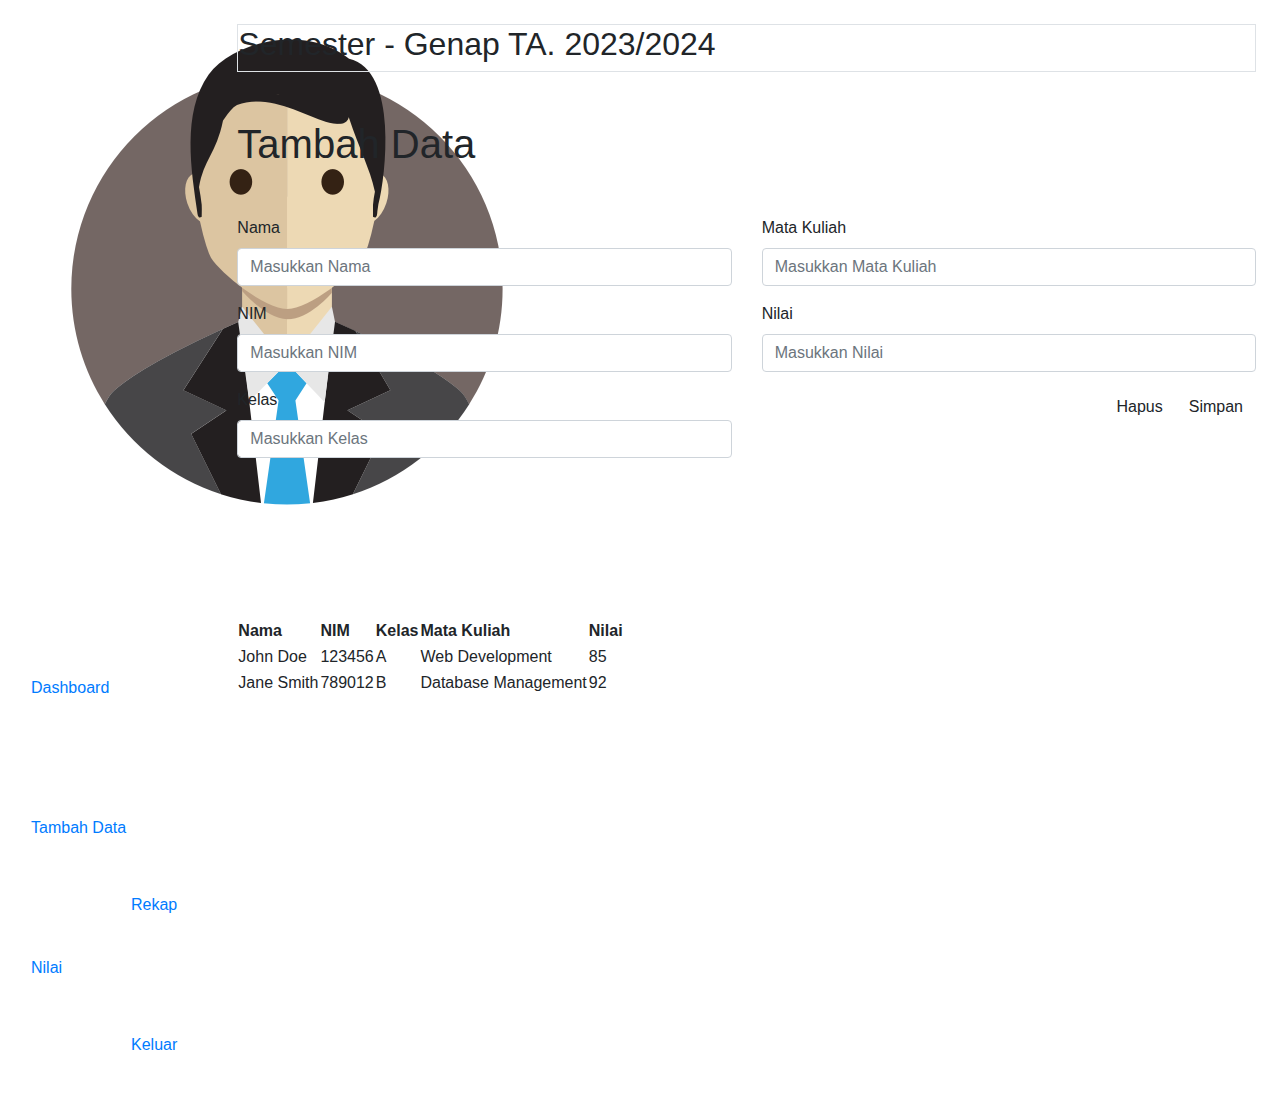
==== index.html @ 939218a2 "tambah data" ====
<!DOCTYPE html>
<html lang="en">

<head>
    <meta charset="UTF-8">
    <meta name="viewport" content="width=device-width, initial-scale=1.0">
    <title>Tambah Data Page</title>

    <!-- Bootstrap CSS -->
    <link href="https://maxcdn.bootstrapcdn.com/bootstrap/4.5.2/css/bootstrap.min.css" rel="stylesheet">

    <!-- My CSS -->
    <!-- <link rel="stylesheet" href="css/style-tambahdata.css"> -->

    <!-- <style>
        
        html,
        body {
            overflow: hidden;
            /* Menghilangkan scroll pada halaman utama */
            height: 100%;
            background-color: white;
        }

        .sidebar {
            background-color: #7E3B88;
        }

        .logo {
            width: 110px;
            height: auto;
            margin: 0;
            margin-left: -10px;
        }

        .sidebar h4 {
            margin: 0;
            margin-left: 10px;
        }
        
        .sidebar p {
            margin: 0;
            margin-left: 11px;
        }

        .nav {
            font-size: 20px;
        }

        .nav-item {
            padding-top: 15px;
        }

        .nav-link img {
            width: 35px;
            height: 35px;
            margin-right: 15px;
            margin-left: 5px;
        }

        .nav-link {
            color: white;
        }

        .nav-link:hover {
            background-color: #d9d9d9;
            border-radius: 25px;
        }

        .box1 {
            background-color: white;
            border-radius: 10px;
            padding-left: 20px;
            padding-top: 5px;
            padding-bottom: 5px;
        }

        form {
            color: black;
            font-size: 20px;
        }

        .form-left .form-group,
        .form-right .form-group {
            display: flex;
            align-items: center;
            margin-bottom: 15px;
        }

        .form-left .form-label,
        .form-right .form-label {
            flex: 0 0 120px; /* Lebar label */
            margin-right: 10px; /* Jarak antara label dan form-control */
        }

        .form-left .form-control,
        .form-right .form-control {
            flex: 1; /* Menyesuaikan sisa ruang dalam form-group */
            width: 200px; /* Set width to 200px */
        }

        .btn-hapus {
            background-color: #ED4B4B;
            width: 250px;
            margin: 0;
            margin-right: 50px;
        }
        
        .btn-simpan {
            background-color: #1FDF3E;
            width: 250px;
        }

        /* Tabel Styling */
        table {
            width: 100%;
            border-collapse: collapse;
            margin-top: 20px;
        }

        th {
            background-color: #B95AC8;
            color: white;
            padding: 10px;
            text-align: left;
        }

        td {
            padding: 10px;
            border-bottom: 1px solid #ddd;
        }

        tbody tr:nth-child(even) {
            background-color: #F3F3F3;
        }
    </style> -->
</head>

<body class="vh-100">
    <div class="container-fluid">
        <div class="row">
            <nav class="col-lg-2 vh-100 sidebar">
                <div class="d-flex align-items-center p-3 mb-4">
                    <img src="img/avatar-3.png" alt="logo" class="logo">
                    <div class="text-white">
                        <h4>Nama Dosen</h4>
                        <p>Nomor Induk Dosen</p>
                    </div>
                </div>
                <ul class="nav flex-column">
                    <li class="nav-item">
                        <a class="nav-link active" aria-current="page" href="dashboard.html">
                            <img src="img/home-dashboard.png" alt="">Dashboard
                        </a>
                    </li>
                    <li class="nav-item">
                        <a class="nav-link active" aria-current="page" href="tambahdata.html">
                            <img src="img/tambahdata.png" alt="">Tambah Data
                        </a>
                    </li>
                    <li class="nav-item">
                        <a class="nav-link active" aria-current="page" href="rekapnilai.html">
                            <img src="img/rekapnilai.png" alt="">Rekap Nilai
                        </a>
                    </li>
                </ul>
                <ul class="nav flex-column">
                    <li class="nav-item out">
                        <a class="nav-link active" aria-current="page" href="#">
                            <img src="img/keluar.png" alt="">Keluar
                        </a>
                    </li>
                </ul>
            </nav>

            <main class="container col-md-10 ms-sm-auto col-lg-10 px-md-4 p-4">
                <div class="box1 border">
                    <h2>Semester - Genap TA. 2023/2024</h2>
                </div>
                <h1 class="text-black mt-5 mb-5">Tambah Data</h1>
                <div class="row">
                    <div class="col-md-6">
                        <form class="form-left">
                            <div class="form-group">
                                <label for="formControlInput1" class="form-label">Nama</label>
                                <input type="text" class="form-control mb-3" id="formControlInput1" placeholder="Masukkan Nama">
                            </div>
                            <div class="form-group">
                                <label for="formControlInput2" class="form-label">NIM</label>
                                <input type="text" class="form-control mb-3" id="formControlInput2" placeholder="Masukkan NIM">
                            </div>
                            <div class="form-group">
                                <label for="formControlInput3" class="form-label">Kelas</label>
                                <input type="text" class="form-control mb-3" id="formControlInput3" placeholder="Masukkan Kelas">
                            </div>
                        </form>
                    </div>
                    <div class="col-md-6">
                        <form class="form-right">
                            <div class="form-group">
                                <label for="formControlInput4" class="form-label">Mata Kuliah</label>
                                <input type="text" class="form-control mb-3" id="formControlInput4" placeholder="Masukkan Mata Kuliah">
                            </div>
                            <div class="form-group">
                                <label for="formControlInput5" class="form-label">Nilai</label>
                                <input type="text" class="form-control mb-3" id="formControlInput5" placeholder="Masukkan Nilai">
                            </div>
                            <div class="d-flex justify-content-end button">
                                <button type="button" class="btn btn-hapus mb-3 ml-3">Hapus</button>
                                <button type="submit" class="btn btn-simpan mb-3">Simpan</button>
                            </div>
                        </form>
                    </div>
                </div>

                <!-- Tabel -->
                <h1 class="text-white mt-5 mb-5">Data Terbaru</h1>
                <table>
                    <thead>
                        <tr>
                            <th>Nama</th>
                            <th>NIM</th>
                            <th>Kelas</th>
                            <th>Mata Kuliah</th>
                            <th>Nilai</th>
                        </tr>
                    </thead>
                    <tbody>
                        <tr>
                            <td>John Doe</td>
                            <td>123456</td>
                            <td>A</td>
                            <td>Web Development</td>
                            <td>85</td>
                        </tr>
                        <tr>
                            <td>Jane Smith</td>
                            <td>789012</td>
                            <td>B</td>
                            <td>Database Management</td>
                            <td>92</td>
                        </tr>
                        <!-- Menambahkan baris lainnya sesuai kebutuhan -->
                    </tbody>
                </table>
            </main>
        </div>
    </div>
</body>

</html>
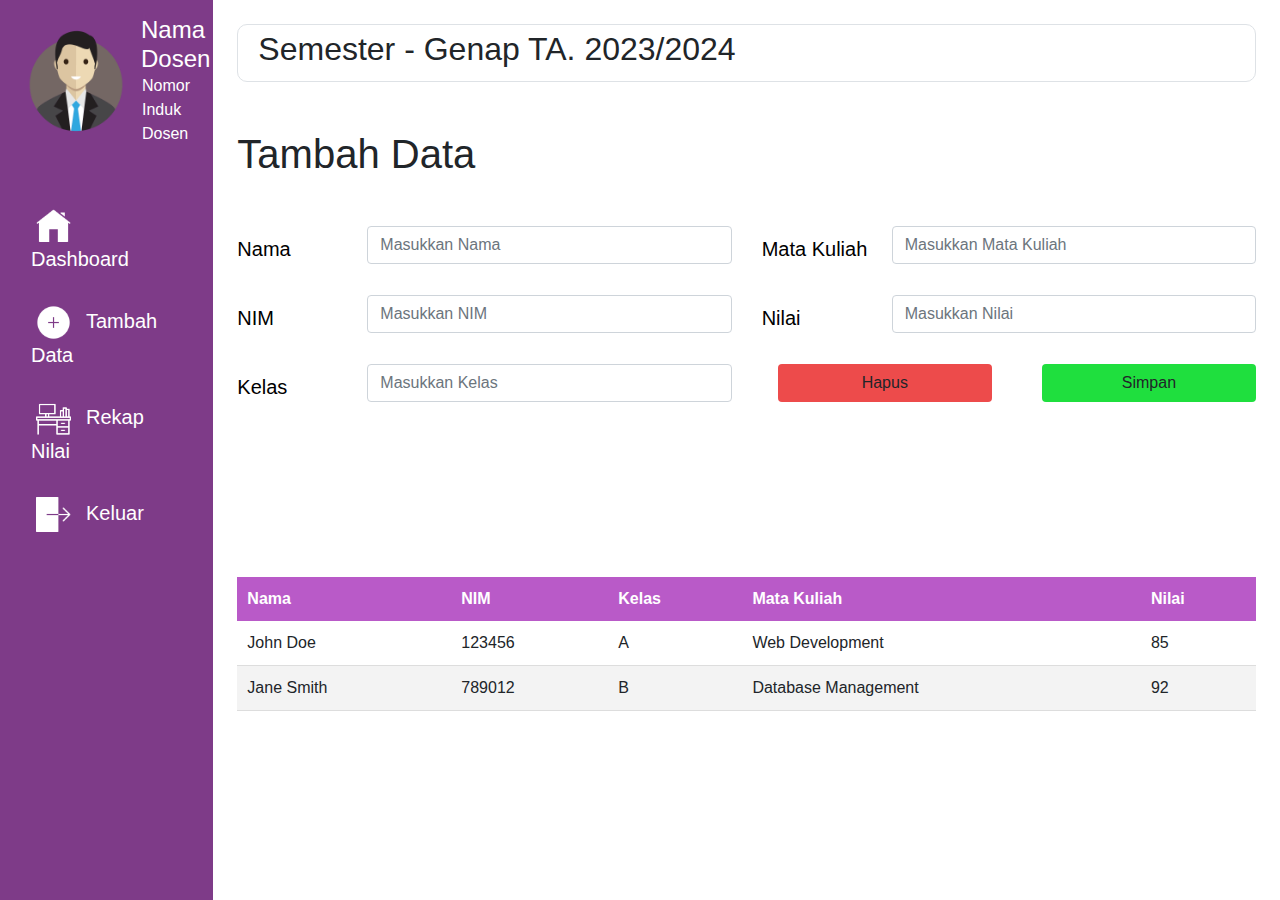
==== commit bc4877d5: "responsi" ====
--- a/index.html
+++ b/index.html
@@ -1,16 +1,18 @@
 <!DOCTYPE html>
 <html lang="en">
-
-<head>
-    <meta charset="UTF-8">
-    <meta name="viewport" content="width=device-width, initial-scale=1.0">
+  <head>
+    <meta charset="UTF-8" />
+    <meta name="viewport" content="width=device-width, initial-scale=1.0" />
     <title>Tambah Data Page</title>
 
     <!-- Bootstrap CSS -->
-    <link href="https://maxcdn.bootstrapcdn.com/bootstrap/4.5.2/css/bootstrap.min.css" rel="stylesheet">
+    <link
+      href="https://maxcdn.bootstrapcdn.com/bootstrap/4.5.2/css/bootstrap.min.css"
+      rel="stylesheet"
+    />
 
     <!-- My CSS -->
-    <!-- <link rel="stylesheet" href="css/style-tambahdata.css"> -->
+    <link rel="stylesheet" href="css/tambahdata.css" />
 
     <!-- <style>
         
@@ -133,119 +135,165 @@
         tbody tr:nth-child(even) {
             background-color: #F3F3F3;
         }
-    </style> -->
-</head>
-
-<body class="vh-100">
+    </style>  -->
+  </head>
+
+  <body class="vh-100">
     <div class="container-fluid">
-        <div class="row">
-            <nav class="col-lg-2 vh-100 sidebar">
-                <div class="d-flex align-items-center p-3 mb-4">
-                    <img src="img/avatar-3.png" alt="logo" class="logo">
-                    <div class="text-white">
-                        <h4>Nama Dosen</h4>
-                        <p>Nomor Induk Dosen</p>
-                    </div>
-                </div>
-                <ul class="nav flex-column">
-                    <li class="nav-item">
-                        <a class="nav-link active" aria-current="page" href="dashboard.html">
-                            <img src="img/home-dashboard.png" alt="">Dashboard
-                        </a>
-                    </li>
-                    <li class="nav-item">
-                        <a class="nav-link active" aria-current="page" href="tambahdata.html">
-                            <img src="img/tambahdata.png" alt="">Tambah Data
-                        </a>
-                    </li>
-                    <li class="nav-item">
-                        <a class="nav-link active" aria-current="page" href="rekapnilai.html">
-                            <img src="img/rekapnilai.png" alt="">Rekap Nilai
-                        </a>
-                    </li>
-                </ul>
-                <ul class="nav flex-column">
-                    <li class="nav-item out">
-                        <a class="nav-link active" aria-current="page" href="#">
-                            <img src="img/keluar.png" alt="">Keluar
-                        </a>
-                    </li>
-                </ul>
-            </nav>
-
-            <main class="container col-md-10 ms-sm-auto col-lg-10 px-md-4 p-4">
-                <div class="box1 border">
-                    <h2>Semester - Genap TA. 2023/2024</h2>
-                </div>
-                <h1 class="text-black mt-5 mb-5">Tambah Data</h1>
-                <div class="row">
-                    <div class="col-md-6">
-                        <form class="form-left">
-                            <div class="form-group">
-                                <label for="formControlInput1" class="form-label">Nama</label>
-                                <input type="text" class="form-control mb-3" id="formControlInput1" placeholder="Masukkan Nama">
-                            </div>
-                            <div class="form-group">
-                                <label for="formControlInput2" class="form-label">NIM</label>
-                                <input type="text" class="form-control mb-3" id="formControlInput2" placeholder="Masukkan NIM">
-                            </div>
-                            <div class="form-group">
-                                <label for="formControlInput3" class="form-label">Kelas</label>
-                                <input type="text" class="form-control mb-3" id="formControlInput3" placeholder="Masukkan Kelas">
-                            </div>
-                        </form>
-                    </div>
-                    <div class="col-md-6">
-                        <form class="form-right">
-                            <div class="form-group">
-                                <label for="formControlInput4" class="form-label">Mata Kuliah</label>
-                                <input type="text" class="form-control mb-3" id="formControlInput4" placeholder="Masukkan Mata Kuliah">
-                            </div>
-                            <div class="form-group">
-                                <label for="formControlInput5" class="form-label">Nilai</label>
-                                <input type="text" class="form-control mb-3" id="formControlInput5" placeholder="Masukkan Nilai">
-                            </div>
-                            <div class="d-flex justify-content-end button">
-                                <button type="button" class="btn btn-hapus mb-3 ml-3">Hapus</button>
-                                <button type="submit" class="btn btn-simpan mb-3">Simpan</button>
-                            </div>
-                        </form>
-                    </div>
-                </div>
-
-                <!-- Tabel -->
-                <h1 class="text-white mt-5 mb-5">Data Terbaru</h1>
-                <table>
-                    <thead>
-                        <tr>
-                            <th>Nama</th>
-                            <th>NIM</th>
-                            <th>Kelas</th>
-                            <th>Mata Kuliah</th>
-                            <th>Nilai</th>
-                        </tr>
-                    </thead>
-                    <tbody>
-                        <tr>
-                            <td>John Doe</td>
-                            <td>123456</td>
-                            <td>A</td>
-                            <td>Web Development</td>
-                            <td>85</td>
-                        </tr>
-                        <tr>
-                            <td>Jane Smith</td>
-                            <td>789012</td>
-                            <td>B</td>
-                            <td>Database Management</td>
-                            <td>92</td>
-                        </tr>
-                        <!-- Menambahkan baris lainnya sesuai kebutuhan -->
-                    </tbody>
-                </table>
-            </main>
-        </div>
+      <div class="row">
+        <nav class="col-lg-2 vh-100 sidebar">
+          <div class="d-flex align-items-center p-3 mb-4">
+            <img src="img/avatar-3.png" alt="logo" class="logo" />
+            <div class="text-white">
+              <h4>Nama Dosen</h4>
+              <p>Nomor Induk Dosen</p>
+            </div>
+          </div>
+          <ul class="nav flex-column">
+            <li class="nav-item">
+              <a
+                class="nav-link active"
+                aria-current="page"
+                href="dashboard.html"
+              >
+                <img src="img/home-dashboard.png" alt="" />Dashboard
+              </a>
+            </li>
+            <li class="nav-item">
+              <a
+                class="nav-link active"
+                aria-current="page"
+                href="tambahdata.html"
+              >
+                <img src="img/tambahdata.png" alt="" />Tambah Data
+              </a>
+            </li>
+            <li class="nav-item">
+              <a
+                class="nav-link active"
+                aria-current="page"
+                href="rekep_nilai.html"
+              >
+                <img src="img/rekapnilai.png" alt="" />Rekap Nilai
+              </a>
+            </li>
+          </ul>
+          <ul class="nav flex-column">
+            <li class="nav-item out">
+              <a class="nav-link active" aria-current="page" href="login.html">
+                <img src="img/keluar.png" alt="" />Keluar
+              </a>
+            </li>
+          </ul>
+        </nav>
+
+        <main class="container col-md-10 ms-sm-auto col-lg-10 px-md-4 p-4">
+          <div class="box1 border">
+            <h2>Semester - Genap TA. 2023/2024</h2>
+          </div>
+          <h1 class="text-black mt-5 mb-5">Tambah Data</h1>
+          <div class="row">
+            <div class="col-md-6">
+              <form class="form-left">
+                <div class="form-group">
+                  <label for="formControlInput1" class="form-label">Nama</label>
+                  <input
+                    type="text"
+                    class="form-control mb-3"
+                    id="formControlInput1"
+                    placeholder="Masukkan Nama"
+                  />
+                </div>
+                <div class="form-group">
+                  <label for="formControlInput2" class="form-label">NIM</label>
+                  <input
+                    type="text"
+                    class="form-control mb-3"
+                    id="formControlInput2"
+                    placeholder="Masukkan NIM"
+                  />
+                </div>
+                <div class="form-group">
+                  <label for="formControlInput3" class="form-label"
+                    >Kelas</label
+                  >
+                  <input
+                    type="text"
+                    class="form-control mb-3"
+                    id="formControlInput3"
+                    placeholder="Masukkan Kelas"
+                  />
+                </div>
+              </form>
+            </div>
+            <div class="col-md-6">
+              <form class="form-right">
+                <div class="form-group">
+                  <label for="formControlInput4" class="form-label"
+                    >Mata Kuliah</label
+                  >
+                  <input
+                    type="text"
+                    class="form-control mb-3"
+                    id="formControlInput4"
+                    placeholder="Masukkan Mata Kuliah"
+                  />
+                </div>
+                <div class="form-group">
+                  <label for="formControlInput5" class="form-label"
+                    >Nilai</label
+                  >
+                  <input
+                    type="text"
+                    class="form-control mb-3"
+                    id="formControlInput5"
+                    placeholder="Masukkan Nilai"
+                  />
+                </div>
+                <div class="d-flex justify-content-end button">
+                  <button type="button" class="btn btn-hapus mb-3 ml-3">
+                    Hapus
+                  </button>
+                  <button type="submit" class="btn btn-simpan mb-3">
+                    Simpan
+                  </button>
+                </div>
+              </form>
+            </div>
+          </div>
+
+          <!-- Tabel -->
+          <h1 class="text-white mt-5 mb-5">Data Terbaru</h1>
+          <table>
+            <thead>
+              <tr>
+                <th>Nama</th>
+                <th>NIM</th>
+                <th>Kelas</th>
+                <th>Mata Kuliah</th>
+                <th>Nilai</th>
+              </tr>
+            </thead>
+            <tbody>
+              <tr>
+                <td>John Doe</td>
+                <td>123456</td>
+                <td>A</td>
+                <td>Web Development</td>
+                <td>85</td>
+              </tr>
+              <tr>
+                <td>Jane Smith</td>
+                <td>789012</td>
+                <td>B</td>
+                <td>Database Management</td>
+                <td>92</td>
+              </tr>
+              <!-- Menambahkan baris lainnya sesuai kebutuhan -->
+            </tbody>
+          </table>
+        </main>
+      </div>
     </div>
-</body>
-
+  </body>
 </html>
--- a/css/tambahdata.css
+++ b/css/tambahdata.css
@@ -0,0 +1,119 @@
+html,
+body {
+  overflow: hidden;
+  /* Menghilangkan scroll pada halaman utama */
+  height: 100%;
+  background-color: white;
+}
+
+.sidebar {
+  background-color: #7e3b88;
+}
+
+.logo {
+  width: 110px;
+  height: auto;
+  margin: 0;
+  margin-left: -10px;
+}
+
+.sidebar h4 {
+  margin: 0;
+  margin-left: 10px;
+}
+
+.sidebar p {
+  margin: 0;
+  margin-left: 11px;
+}
+
+.nav {
+  font-size: 20px;
+}
+
+.nav-item {
+  padding-top: 15px;
+}
+
+.nav-link img {
+  width: 35px;
+  height: 35px;
+  margin-right: 15px;
+  margin-left: 5px;
+}
+
+.nav-link {
+  color: white;
+}
+
+.nav-link:hover {
+  background-color: #d9d9d9;
+  border-radius: 25px;
+}
+
+.box1 {
+  background-color: white;
+  border-radius: 10px;
+  padding-left: 20px;
+  padding-top: 5px;
+  padding-bottom: 5px;
+}
+
+form {
+  color: black;
+  font-size: 20px;
+}
+
+.form-left .form-group,
+.form-right .form-group {
+  display: flex;
+  align-items: center;
+  margin-bottom: 15px;
+}
+
+.form-left .form-label,
+.form-right .form-label {
+  flex: 0 0 120px; /* Lebar label */
+  margin-right: 10px; /* Jarak antara label dan form-control */
+}
+
+.form-left .form-control,
+.form-right .form-control {
+  flex: 1; /* Menyesuaikan sisa ruang dalam form-group */
+  width: 200px; /* Set width to 200px */
+}
+
+.btn-hapus {
+  background-color: #ed4b4b;
+  width: 250px;
+  margin: 0;
+  margin-right: 50px;
+}
+
+.btn-simpan {
+  background-color: #1fdf3e;
+  width: 250px;
+}
+
+/* Tabel Styling */
+table {
+  width: 100%;
+  border-collapse: collapse;
+  margin-top: 20px;
+}
+
+th {
+  background-color: #b95ac8;
+  color: white;
+  padding: 10px;
+  text-align: left;
+}
+
+td {
+  padding: 10px;
+  border-bottom: 1px solid #ddd;
+}
+
+tbody tr:nth-child(even) {
+  background-color: #f3f3f3;
+}
